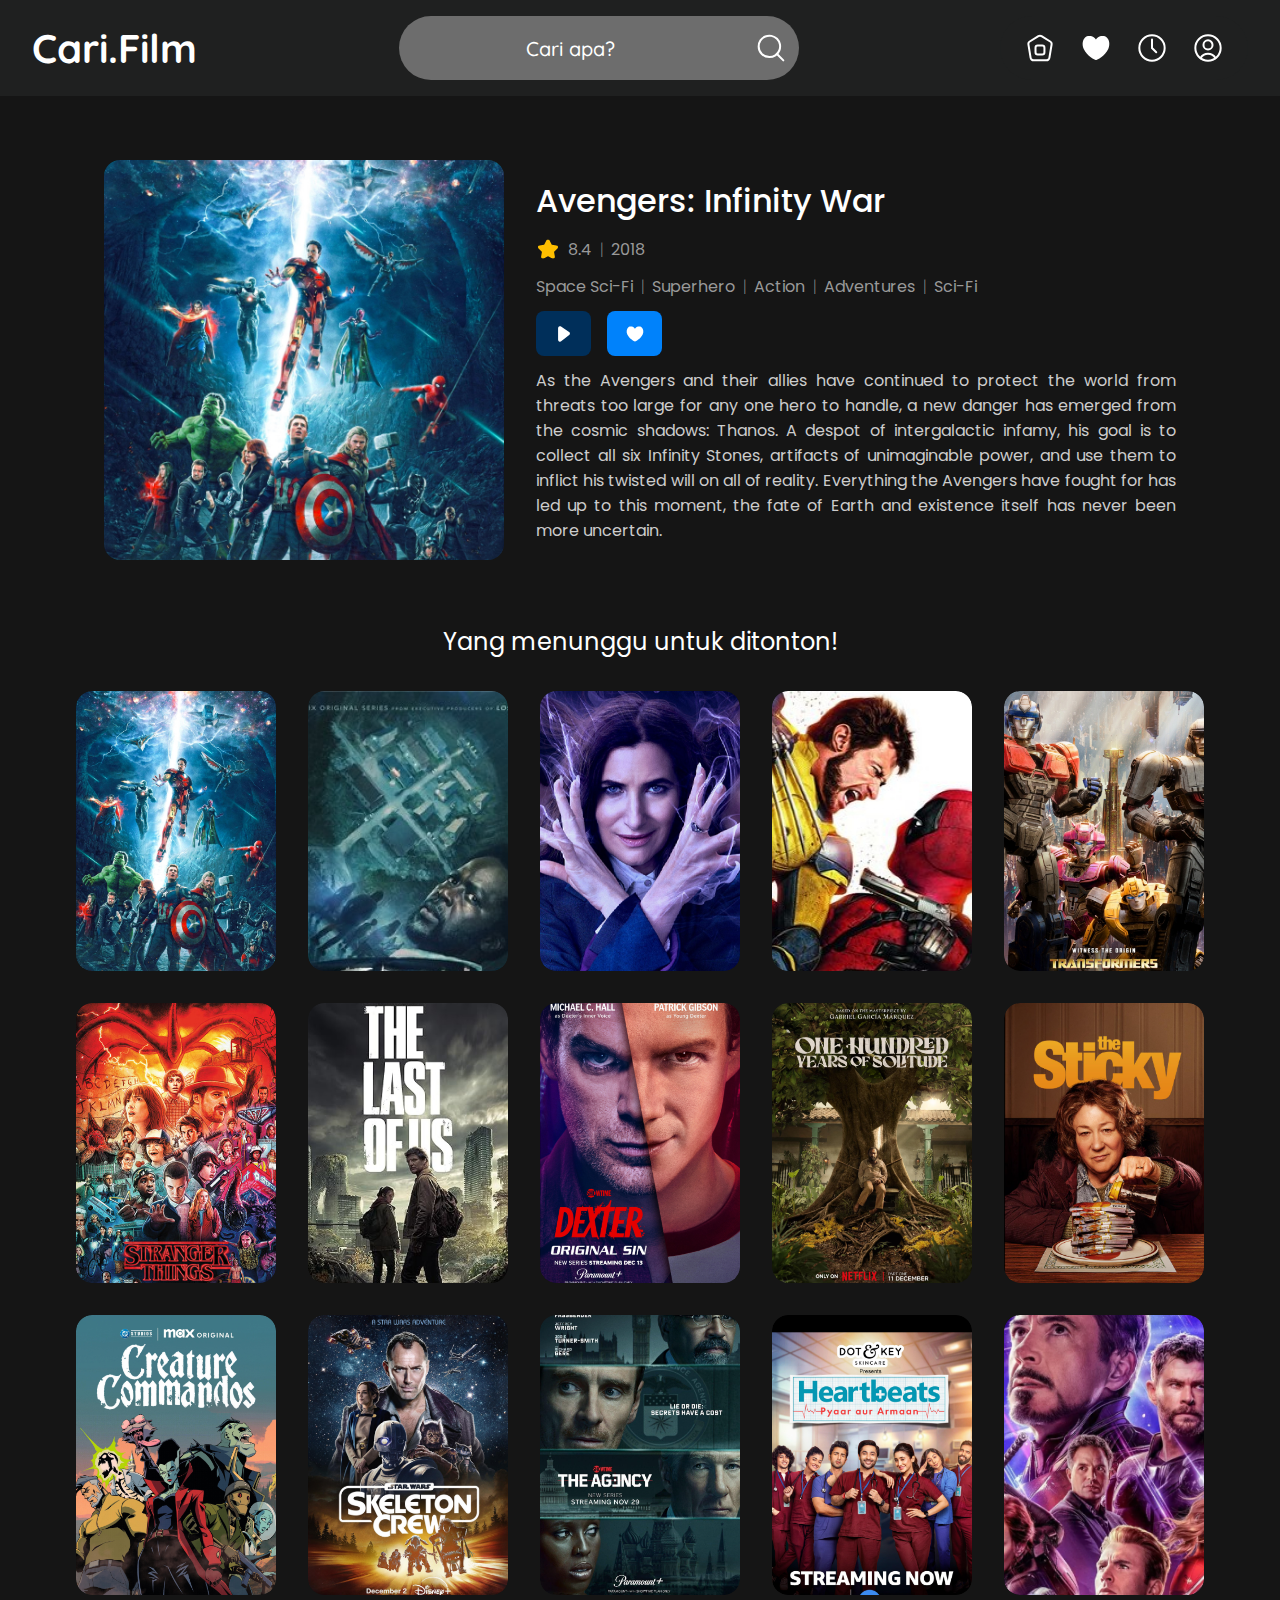
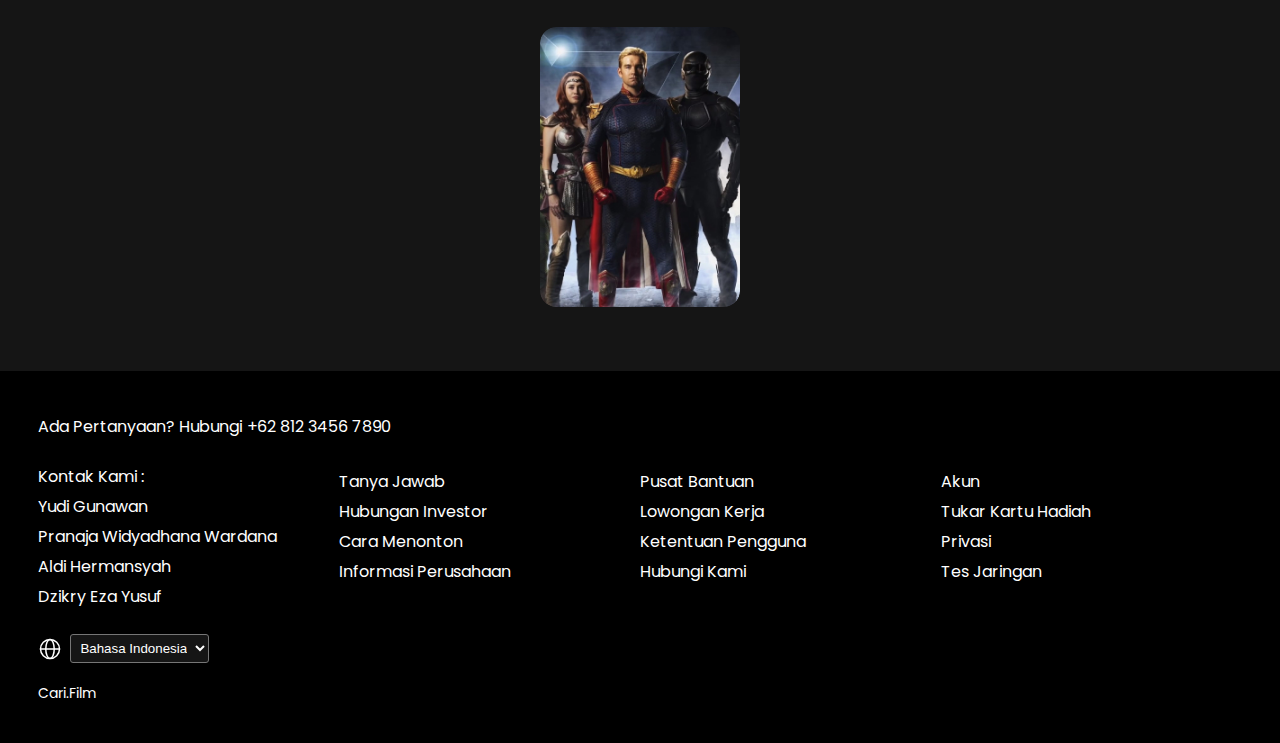
==== src/html/favorite.html @ 532577dd "Add files via upload" ====
<!DOCTYPE html>
<html lang="en">

<head>
    <meta charset="UTF-8">
    <meta name="viewport" content="width=device-width, initial-scale=1.0">
    <title>Favorite | CariFilm</title>
    <link rel="stylesheet" href="../css/favorite.css">
</head>

<body>
    <header>
        <div class="logo">Cari.Film</div>
        <div class="search">
            <div class="hint">Cari apa?</div>
            <div class="find">
                <svg width="32" height="32" viewBox="0 0 24 24" fill="none" xmlns="http://www.w3.org/2000/svg">
                    <path
                        d="M10.7828 18.8276C12.3741 18.8298 13.9302 18.3601 15.2544 17.4781C16.5785 16.596 17.6112 15.3413 18.2216 13.8726C18.832 12.4039 18.9929 10.7872 18.6837 9.2271C18.3746 7.66702 17.6093 6.23364 16.4849 5.10831C15.3604 3.98299 13.9272 3.2163 12.3666 2.90525C10.8061 2.5942 9.18823 2.75277 7.71786 3.3609C6.24748 3.96902 4.99062 4.99937 4.10632 6.32158C3.22202 7.64379 2.75 9.19844 2.75 10.7888C2.75 12.919 3.59596 14.9621 5.10209 16.4693C6.60821 17.9766 8.65135 18.8248 10.7828 18.8276Z"
                        stroke="currentColor" stroke-width="1.5" stroke-linecap="round" stroke-linejoin="round" />
                    <path d="M16.4883 16.491L21.25 21.25" stroke="currentColor" stroke-width="1.5"
                        stroke-linecap="round" stroke-linejoin="round" />
                </svg>
            </div>
        </div>

        <div class="tabbar">
            <div class="icon-container"><!-- home -->
                <svg class="icon-hover" width="32" height="32" viewBox="0 0 24 24" fill="none"
                    xmlns="http://www.w3.org/2000/svg">
                    <path
                        d="M21.1763 7.7549C20.9276 7.22678 20.5272 6.78468 20.0263 6.48491L13.5563 2.48491C13.0818 2.19089 12.5346 2.03511 11.9763 2.03511C11.4181 2.03511 10.8709 2.19089 10.3963 2.48491L3.90631 6.48491C3.41313 6.79411 3.02322 7.24318 2.78632 7.77489C2.54581 8.30709 2.4659 8.89792 2.55634 9.4749L4.22632 19.4749C4.34575 20.1674 4.70452 20.796 5.23999 21.251C5.77546 21.7061 6.45363 21.9587 7.15631 21.9649H16.7863C17.5133 21.9663 18.2189 21.7193 18.7863 21.2649C19.3195 20.8042 19.6736 20.1705 19.7863 19.4749L21.4564 9.4149C21.5292 8.84605 21.4318 8.26837 21.1763 7.7549ZM15.1763 14.8349C15.1763 15.3441 14.974 15.8325 14.614 16.1926C14.2539 16.5526 13.7656 16.7549 13.2563 16.7549H10.5863C10.0771 16.7549 9.58877 16.5526 9.2287 16.1926C8.86863 15.8325 8.66632 15.3441 8.66632 14.8349V12.1649C8.66632 11.6557 8.86863 11.1673 9.2287 10.8073C9.58877 10.4472 10.0771 10.2449 10.5863 10.2449H13.2563C13.7656 10.2449 14.2539 10.4472 14.614 10.8073C14.974 11.1673 15.1763 11.6557 15.1763 12.1649V14.8349Z"
                        fill="currentColor" />
                </svg>
                <!-- <svg class="icon-default" width="32" height="32" viewBox="0 0 24 24" fill="none"
                    xmlns="http://www.w3.org/2000/svg">
                    <path
                        d="M21.1763 7.7549C20.9276 7.22678 20.5272 6.78468 20.0263 6.48491L13.5563 2.48491C13.0818 2.19089 12.5346 2.03511 11.9763 2.03511C11.4181 2.03511 10.8709 2.19089 10.3963 2.48491L3.90631 6.48491C3.41313 6.79411 3.02322 7.24318 2.78632 7.77489C2.54581 8.30709 2.4659 8.89792 2.55634 9.4749L4.22632 19.4749C4.34575 20.1674 4.70452 20.796 5.23999 21.251C5.77546 21.7061 6.45363 21.9587 7.15631 21.9649H16.7863C17.5133 21.9663 18.2189 21.7193 18.7863 21.2649C19.3195 20.8042 19.6736 20.1705 19.7863 19.4749L21.4564 9.4149C21.5292 8.84605 21.4318 8.26837 21.1763 7.7549ZM15.1763 14.8349C15.1763 15.3441 14.974 15.8325 14.614 16.1926C14.2539 16.5526 13.7656 16.7549 13.2563 16.7549H10.5863C10.0771 16.7549 9.58877 16.5526 9.2287 16.1926C8.86863 15.8325 8.66632 15.3441 8.66632 14.8349V12.1649C8.66632 11.6557 8.86863 11.1673 9.2287 10.8073C9.58877 10.4472 10.0771 10.2449 10.5863 10.2449H13.2563C13.7656 10.2449 14.2539 10.4472 14.614 10.8073C14.974 11.1673 15.1763 11.6557 15.1763 12.1649V14.8349Z"
                        fill="currentColor" />
                </svg> -->
                <svg class="icon-default" width="32" height="32" viewBox="0 0 24 24" fill="none"
                    xmlns="http://www.w3.org/2000/svg">
                    <path
                        d="M19.6432 7.11615L13.162 3.08912C12.8074 2.86751 12.3977 2.75 11.9796 2.75C11.5614 2.75 11.1517 2.86751 10.7971 3.08912L4.31595 7.11615C3.94743 7.34834 3.65494 7.68332 3.47456 8.07978C3.29417 8.47623 3.23378 8.91682 3.30082 9.34719L4.9741 19.3869C5.06203 19.9128 5.33538 20.3898 5.74464 20.7315C6.1539 21.0732 6.67202 21.2571 7.20514 21.2498H16.7986C17.3317 21.2571 17.8499 21.0732 18.2591 20.7315C18.6684 20.3898 18.9417 19.9128 19.0297 19.3869L20.7029 9.34719C20.7656 8.91228 20.6985 8.46855 20.51 8.07164C20.3214 7.67474 20.0199 7.34234 19.6432 7.11615Z"
                        stroke="currentColor" stroke-width="1.5" stroke-linecap="round" stroke-linejoin="round" />
                    <path
                        d="M13.6528 10.1392H10.3063C9.38215 10.1392 8.633 10.8884 8.633 11.8125V15.1591C8.633 16.0832 9.38215 16.8323 10.3063 16.8323H13.6528C14.577 16.8323 15.3261 16.0832 15.3261 15.1591V11.8125C15.3261 10.8884 14.577 10.1392 13.6528 10.1392Z"
                        stroke="currentColor" stroke-width="1.5" stroke-linecap="round" stroke-linejoin="round" />
                </svg>
            </div>
            <div class="icon-container"><!-- favorite -->
                <svg class="icon-hover" width="32" height="32" viewBox="0 0 24 24" fill="none"
                    xmlns="http://www.w3.org/2000/svg">
                    <path
                        d="M21.19 12.6832C18.69 18.0932 12.57 20.8832 12.31 21.0032C12.2116 21.0434 12.1062 21.0638 12 21.0632C11.8938 21.0628 11.7886 21.0424 11.69 21.0032C11.44 20.8832 5.30996 18.0932 2.80996 12.6832C1.25996 9.31324 2.11996 5.68324 3.80996 4.12324C4.40192 3.61597 5.10576 3.2563 5.86367 3.07377C6.62158 2.89125 7.41194 2.89108 8.16994 3.07325C9.72094 3.42582 11.0755 4.36465 11.95 5.69325C12.8261 4.3618 14.1848 3.42248 15.7399 3.07325C16.4979 2.89108 17.2883 2.89125 18.0462 3.07377C18.8041 3.2563 19.508 3.61597 20.0999 4.12324C21.8799 5.68324 22.75 9.31324 21.19 12.6832Z"
                        fill="currentColor" />
                </svg>
                <svg class="icon-default" width="32" height="32" viewBox="0 0 24 24" fill="none"
                    xmlns="http://www.w3.org/2000/svg">
                    <path
                        d="M21.19 12.6832C18.69 18.0932 12.57 20.8832 12.31 21.0032C12.2116 21.0434 12.1062 21.0638 12 21.0632C11.8938 21.0628 11.7886 21.0424 11.69 21.0032C11.44 20.8832 5.30996 18.0932 2.80996 12.6832C1.25996 9.31324 2.11996 5.68324 3.80996 4.12324C4.40192 3.61597 5.10576 3.2563 5.86367 3.07377C6.62158 2.89125 7.41194 2.89108 8.16994 3.07325C9.72094 3.42582 11.0755 4.36465 11.95 5.69325C12.8261 4.3618 14.1848 3.42248 15.7399 3.07325C16.4979 2.89108 17.2883 2.89125 18.0462 3.07377C18.8041 3.2563 19.508 3.61597 20.0999 4.12324C21.8799 5.68324 22.75 9.31324 21.19 12.6832Z"
                        fill="currentColor" />
                </svg>
                <!-- <svg class="icon-hover" width="32" height="32" viewBox="0 0 24 24" fill="none"
                    xmlns="http://www.w3.org/2000/svg">
                    <path
                        d="M12 7.2294C10.2671 3.30561 6.23596 2.95683 4.35874 4.66804C2.83049 6.04137 2.09645 9.33298 3.49233 12.363C5.89902 17.573 12 20.3087 12 20.3087C12 20.3087 18.101 17.573 20.5076 12.363C21.9036 9.33298 21.1695 6.04137 19.6413 4.66804C17.764 2.95683 13.7328 3.30561 12 7.2294Z"
                        stroke="currentColor" stroke-width="1.5" stroke-linecap="round" stroke-linejoin="round" />
                </svg> -->
            </div>
            <div class="icon-container"><!-- history -->
                <svg class="icon-hover" width="32" height="32" viewBox="0 0 24 24" fill="none"
                    xmlns="http://www.w3.org/2000/svg">
                    <path
                        d="M12 1.75C9.97276 1.75 7.99104 2.35115 6.30544 3.47743C4.61983 4.60372 3.30609 6.20456 2.53029 8.0775C1.75449 9.95044 1.55142 12.0114 1.94692 13.9997C2.34242 15.988 3.31873 17.8144 4.75221 19.2478C6.1857 20.6813 8.01208 21.6575 10.0004 22.053C11.9887 22.4485 14.0496 22.2456 15.9225 21.4698C17.7954 20.694 19.3963 19.3802 20.5226 17.6946C21.6489 16.009 22.25 14.0273 22.25 12C22.2474 9.28234 21.1666 6.67676 19.2449 4.75508C17.3232 2.83341 14.7177 1.75265 12 1.75ZM15.88 15.88C15.7874 15.9745 15.6769 16.0497 15.5551 16.1012C15.4332 16.1526 15.3024 16.1794 15.1701 16.18C14.9063 16.1762 14.6546 16.0684 14.47 15.88L11.01 12.42V5.67999C11.01 5.41478 11.1153 5.16042 11.3029 4.97289C11.4904 4.78535 11.7448 4.67999 12.01 4.67999C12.2752 4.67999 12.5296 4.78535 12.7172 4.97289C12.9047 5.16042 13.01 5.41478 13.01 5.67999V11.6L15.88 14.47C16.0663 14.6574 16.1708 14.9108 16.1708 15.175C16.1708 15.4392 16.0663 15.6926 15.88 15.88Z"
                        fill="currentColor" />
                </svg>
                <svg class="icon-default" width="32" height="32" viewBox="0 0 24 24" fill="none"
                    xmlns="http://www.w3.org/2000/svg">
                    <path d="M15.1719 15.1719L12.0053 12.0053V5.67194" stroke="currentColor" stroke-width="1.5"
                        stroke-miterlimit="10" stroke-linecap="round" />
                    <path
                        d="M12 21.5C17.2467 21.5 21.5 17.2467 21.5 12C21.5 6.7533 17.2467 2.5 12 2.5C6.7533 2.5 2.5 6.7533 2.5 12C2.5 17.2467 6.7533 21.5 12 21.5Z"
                        stroke="currentColor" stroke-width="1.5" stroke-linecap="round" stroke-linejoin="round" />
                </svg>
            </div>
            <div class="icon-container"><!-- account -->
                <svg class="icon-hover" width="32" height="32" viewBox="0 0 24 24" fill="none"
                    xmlns="http://www.w3.org/2000/svg">
                    <path
                        d="M11.9667 1.75195C9.81618 1.76239 7.72323 2.4468 5.98323 3.70856C4.24323 4.97032 2.94402 6.74571 2.26894 8.78424C1.59387 10.8228 1.57703 13.0215 2.22077 15.0701C2.86452 17.1187 4.13635 18.9138 5.85681 20.202C5.90685 20.2507 5.96434 20.2912 6.02709 20.322C7.7668 21.5741 9.85708 22.248 12.0017 22.248C14.1464 22.248 16.2367 21.5741 17.9764 20.322C18.0421 20.2869 18.1027 20.2432 18.1567 20.192C19.877 18.8994 21.1468 17.0996 21.7865 15.0471C22.4261 12.9945 22.4032 10.7931 21.721 8.7543C21.0389 6.71546 19.7319 4.94233 17.985 3.68573C16.2382 2.42913 14.1398 1.75265 11.9867 1.75195H11.9667ZM11.9667 5.51196C12.7921 5.50205 13.6018 5.73775 14.2926 6.18903C14.9834 6.6403 15.5239 7.28669 15.8454 8.04584C16.1668 8.80498 16.2545 9.64249 16.0974 10.4516C15.9403 11.2607 15.5454 12.0048 14.963 12.589C14.3807 13.1732 13.6374 13.5711 12.8277 13.7319C12.0181 13.8927 11.1788 13.8092 10.4169 13.492C9.65495 13.1748 9.00487 12.6383 8.54951 11.9508C8.09415 11.2634 7.85414 10.4561 7.86004 9.63196C7.86783 8.54512 8.30238 7.50471 9.07028 6.73431C9.83818 5.96392 10.8781 5.52503 11.9667 5.51196ZM16.5942 19.4319C15.2071 20.2944 13.6058 20.7515 11.9717 20.7515C10.3376 20.7515 8.73627 20.2944 7.34921 19.4319C6.918 19.1703 6.51226 18.869 6.13726 18.532C6.70519 17.7242 7.43513 17.0431 8.28074 16.532C9.39741 15.869 10.6725 15.5191 11.9717 15.5191C13.2709 15.5191 14.546 15.869 15.6627 16.532C16.5083 17.0431 17.2382 17.7242 17.8061 18.532C17.4311 18.869 17.0254 19.1703 16.5942 19.4319Z"
                        fill="currentColor" />
                </svg>
                <svg class="icon-default" width="32" height="32" viewBox="0 0 24 24" fill="none"
                    xmlns="http://www.w3.org/2000/svg">
                    <path
                        d="M12 21.5C17.2467 21.5 21.5 17.2467 21.5 12C21.5 6.7533 17.2467 2.5 12 2.5C6.7533 2.5 2.5 6.7533 2.5 12C2.5 17.2467 6.7533 21.5 12 21.5Z"
                        stroke="currentColor" stroke-width="1.5" stroke-linecap="round" stroke-linejoin="round" />
                    <path
                        d="M6.3739 19.6528C6.90736 18.6208 7.71438 17.7554 8.70668 17.1513C9.69897 16.5472 10.8383 16.2277 12 16.2277C13.1617 16.2277 14.301 16.5472 15.2933 17.1513C16.2857 17.7554 17.0926 18.6208 17.6261 19.6528"
                        stroke="currentColor" stroke-width="1.5" stroke-linecap="round" stroke-linejoin="round" />
                    <path
                        d="M12 13.0556C13.8772 13.0556 15.3989 11.5339 15.3989 9.6567C15.3989 7.77954 13.8772 6.25781 12 6.25781C10.1228 6.25781 8.60114 7.77954 8.60114 9.6567C8.60114 11.5339 10.1228 13.0556 12 13.0556Z"
                        stroke="currentColor" stroke-width="1.5" stroke-linecap="round" stroke-linejoin="round" />
                </svg>
            </div>
        </div>
    </header>

    <section>
        <div class="content">
            <div class="img">
                <img src="../image/infinity war.jpg" alt="">
            </div>
            <div class="text-detail">
                <div class="title-detail">Avengers: Infinity War</div>
                <div class="rate-detail">
                    <svg width="24" height="24" viewBox="0 0 24 24" fill="none" xmlns="http://www.w3.org/2000/svg">
                        <g clip-path="url(#clip0_1358_595)">
                            <path
                                d="M21.95 10.605C21.87 10.934 21.6964 11.2328 21.45 11.465L18.15 14.685C18.1166 14.7201 18.0895 14.7607 18.07 14.805C18.0603 14.8512 18.0603 14.8988 18.07 14.945L18.85 19.505C18.9151 19.8409 18.8804 20.1886 18.75 20.505C18.6296 20.8176 18.4168 21.0862 18.14 21.275C17.871 21.4735 17.5529 21.5945 17.22 21.625H17.09C16.7969 21.6256 16.5083 21.5535 16.25 21.415L12.15 19.275C12.1074 19.2504 12.0591 19.2375 12.01 19.2375C11.9608 19.2375 11.9126 19.2504 11.87 19.275L7.77 21.425C7.46245 21.586 7.11633 21.6587 6.77 21.635C6.43365 21.6063 6.11179 21.4852 5.84 21.285C5.56581 21.0892 5.354 20.8183 5.23 20.505C5.10347 20.1877 5.06881 19.8411 5.12999 19.505L5.91 14.955C5.92455 14.9095 5.92455 14.8605 5.91 14.815C5.89445 14.7709 5.8707 14.7302 5.84 14.695L2.54 11.455C2.30026 11.2232 2.13048 10.9287 2.05 10.605C1.95273 10.2788 1.95273 9.93128 2.05 9.60504C2.15993 9.28394 2.35793 9.0002 2.62139 8.78625C2.88486 8.5723 3.20317 8.43672 3.54 8.39502L8.04 7.73504C8.08483 7.73391 8.12762 7.71603 8.16 7.68499C8.19811 7.65579 8.22892 7.61815 8.25 7.57501L10.35 3.39502C10.4934 3.09519 10.7188 2.84212 11 2.66503C11.2136 2.53016 11.4533 2.44198 11.7034 2.40637C11.9535 2.37076 12.2083 2.38847 12.451 2.45837C12.6938 2.52827 12.919 2.64879 13.1118 2.81195C13.3047 2.9751 13.4608 3.17721 13.57 3.40502L15.65 7.565C15.6751 7.61118 15.7091 7.65195 15.75 7.68499C15.7864 7.71596 15.8322 7.73365 15.88 7.73504L20.45 8.39502C20.7822 8.44548 21.0939 8.58748 21.35 8.80505C21.6013 9.02205 21.791 9.30142 21.9 9.61505C22.0064 9.93435 22.0237 10.2766 21.95 10.605Z"
                                fill="#FFBF00" />
                        </g>
                        <defs>
                            <clipPath id="clip0_1358_595">
                                <rect width="20" height="19.21" fill="white" transform="translate(2 2.39502)" />
                            </clipPath>
                        </defs>
                    </svg>
                    <p>8.4</p>
                    <p class="thin">|</p>
                    <p>2018</p>
                </div>
                <div class="genre-detail">
                    <p>Space Sci-Fi</p>
                    <p class="thin">|</p>
                    <p>Superhero</p>
                    <p class="thin">|</p>
                    <p>Action</p>
                    <p class="thin">|</p>
                    <p>Adventures</p>
                    <p class="thin">|</p>
                    <p>Sci-Fi</p>
                </div>
                <div class="button-detail">
                    <div class="play">
                        <svg width="20" height="20" viewBox="0 0 24 24" fill="none" xmlns="http://www.w3.org/2000/svg">
                            <path
                                d="M19.1049 11.4462C19.1094 11.7909 19.0377 12.1324 18.8949 12.4462C18.7448 12.7775 18.5146 13.0662 18.2249 13.2862L8.57492 20.7962C8.2352 21.0552 7.83009 21.2145 7.40493 21.2562H7.17492C6.82718 21.2575 6.48421 21.1751 6.17492 21.0162C5.79914 20.8317 5.48113 20.5477 5.25546 20.195C5.02979 19.8424 4.90508 19.4347 4.89493 19.0162V5.01618C4.89285 4.60292 5.00724 4.19746 5.22494 3.84619C5.43562 3.49496 5.73739 3.20727 6.09829 3.01361C6.4592 2.81996 6.86578 2.72754 7.27493 2.74619C7.68722 2.7664 8.08709 2.89394 8.43493 3.11618L18.0949 9.55619C18.3891 9.76045 18.6348 10.0267 18.8149 10.3362C19.0055 10.6751 19.1053 11.0574 19.1049 11.4462Z"
                                fill="currentColor" />
                        </svg>
                    </div>
                    <div class="love">
                        <svg width="20" height="20" viewBox="0 0 24 24" fill="none" xmlns="http://www.w3.org/2000/svg">
                            <path
                                d="M21.19 12.6832C18.69 18.0932 12.57 20.8832 12.31 21.0032C12.2116 21.0434 12.1062 21.0638 12 21.0632C11.8938 21.0628 11.7886 21.0424 11.69 21.0032C11.44 20.8832 5.30996 18.0932 2.80996 12.6832C1.25996 9.31324 2.11996 5.68324 3.80996 4.12324C4.40192 3.61597 5.10576 3.2563 5.86367 3.07377C6.62158 2.89125 7.41194 2.89108 8.16994 3.07325C9.72094 3.42582 11.0755 4.36465 11.95 5.69325C12.8261 4.3618 14.1848 3.42248 15.7399 3.07325C16.4979 2.89108 17.2883 2.89125 18.0462 3.07377C18.8041 3.2563 19.508 3.61597 20.0999 4.12324C21.8799 5.68324 22.75 9.31324 21.19 12.6832Z"
                                fill="currentColor" />
                        </svg>
                    </div>
                </div>
                <div class="sinopsis-detail">
                    As the Avengers and their allies have continued to protect the world from threats too large for any
                    one hero to handle, a new danger has emerged from the cosmic shadows: Thanos. A despot of
                    intergalactic infamy, his goal is to collect all six Infinity Stones, artifacts of unimaginable
                    power, and use them to inflict his twisted will on all of reality. Everything the Avengers have
                    fought for has led up to this moment, the fate of Earth and existence itself has never been more
                    uncertain.
                </div>
            </div>
        </div>
    </section>

    <article>
        <div class="caption">Yang menunggu untuk ditonton!</div>
        <div class="img-love">
            <div class="image-container">
                <img src="../image/infinity war.jpg" alt="Avengers: Infinity War">
                <div class="overlay-text">Avengers: Infinity War</div>
            </div>
            <div class="image-container">
                <img src="../image/from.jpg" alt="From">
                <div class="overlay-text">From</div>
            </div>
            <div class="image-container">
                <img src="../image/agatha.jpg" alt="">
                <div class="overlay-text">Agatha All Along</div>
            </div>
            <div class="image-container">
                <img src="../image/deadpoll wolverine.jpg" alt="">
                <div class="overlay-text">Deadpoll & Wolverine</div>
            </div>
            <div class="image-container">
                <img src="../image/transformers one.jpg" alt="">
                <div class="overlay-text">Transformers One</div>
            </div>
            <div class="image-container">
                <img src="../image/stranger things.jpg" alt="">
                <div class="overlay-text">The Stranger Things</div>
            </div>
            <div class="image-container">
                <img src="../image/the last of us.jpg" alt="">
                <div class="overlay-text">The Last Of Us</div>
            </div>
            <div class="image-container">
                <img src="../image/dexter originial sin.png" alt="">
                <div class="overlay-text">Dexter: Original Sin</div>
            </div>
            <div class="image-container">
                <img src="../image/one hundred years of solitude.png" alt="">
                <div class="overlay-text">One Hundred Years of Solitude</div>
            </div>
            <div class="image-container">
                <img src="../image/the sticky.png" alt="">
                <div class="overlay-text">The Sticky</div>
            </div>
            <div class="image-container">
                <img src="../image/creature commandos.png" alt="">
                <div class="overlay-text">Creature Commandos</div>
            </div>
            <div class="image-container">
                <img src="../image/skeleton crew.png" alt="">
                <div class="overlay-text">Skeleton Crew</div>
            </div>
            <div class="image-container">
                <img src="../image/the agency.png" alt="">
                <div class="overlay-text">The Agency</div>
            </div>
            <div class="image-container">
                <img src="../image/heartbeats pyaar aur armaan.png" alt="">
                <div class="overlay-text">Heartbeats: Pyaar aur Armaan</div>
            </div>
            <div class="image-container">
                <img src="../image/endgame1.jpg" alt="">
                <div class="overlay-text">Avengers: Endgame</div>
            </div>
            <div class="image-container">
                <img src="../image/theboys1.jpg" alt="">
                <div class="overlay-text">The Boys: Season 2</div>
            </div>
        </div>
    </article>

    <footer>
        <div class="call">Ada Pertanyaan? Hubungi <a href="#">+62 812 3456 7890</a></div>
        <div class="footer-up">
            <div class="footer-column">
                <p>Kontak Kami :</p>
                <a href="https://www.instagram.com/gnwnn_21/">Yudi Gunawan</a>
                <a href="https://www.instagram.com/pran.naa/">Pranaja Widyadhana Wardana</a>
                <a href="https://www.instagram.com/reh.idla/">Aldi Hermansyah</a>
                <a href="https://www.instagram.com/ezaaysf_/">Dzikry Eza Yusuf</a>
            </div>
            <div class="footer-column">
                <a href="#">Tanya Jawab</a>
                <a href="#">Hubungan Investor</a>
                <a href="#">Cara Menonton</a>
                <a href="#">Informasi Perusahaan</a>
            </div>
            <div class="footer-column">
                <a href="#">Pusat Bantuan</a>
                <a href="#">Lowongan Kerja</a>
                <a href="#">Ketentuan Pengguna</a>
                <a href="#">Hubungi Kami</a>
            </div>
            <div class="footer-column">
                <a href="#">Akun</a>
                <a href="#">Tukar Kartu Hadiah</a>
                <a href="#">Privasi</a>
                <a href="https://www.speedtest.net/run">Tes Jaringan</a>
            </div>
        </div>
        <div class="footer-bottom">
            <div class="language-selector">
                <svg width="24" height="24" viewBox="0 0 24 24" fill="none" xmlns="http://www.w3.org/2000/svg">
                    <path
                        d="M12 21.5C17.2467 21.5 21.5 17.2467 21.5 12C21.5 6.75329 17.2467 2.5 12 2.5C6.75329 2.5 2.5 6.75329 2.5 12C2.5 17.2467 6.75329 21.5 12 21.5Z"
                        stroke="currentColor" stroke-width="1.5" stroke-linecap="round" stroke-linejoin="round" />
                    <path
                        d="M12 21.5C14.3319 21.5 16.2222 17.2467 16.2222 12C16.2222 6.75329 14.3319 2.5 12 2.5C9.66812 2.5 7.77776 6.75329 7.77776 12C7.77776 17.2467 9.66812 21.5 12 21.5Z"
                        stroke="currentColor" stroke-width="1.5" stroke-linecap="round" stroke-linejoin="round" />
                    <path d="M2.5 12H21.5" stroke="currentColor" stroke-width="1.5" stroke-linecap="round"
                        stroke-linejoin="round" />
                </svg>
                <select>
                    <option>Bahasa Indonesia</option>
                    <option>English</option>
                </select>
            </div>
            <div class="title-web">Cari.Film</div>
        </div>
    </footer>

    <div class="back-to-top" id="backToTop">
        <svg width="35" height="35" viewBox="0 0 24 24" fill="none" xmlns="http://www.w3.org/2000/svg">
            <path
                d="M10.8321 17.4931L6.3187 20.6781C5.9247 20.8997 5.47071 20.9911 5.02166 20.939C4.57263 20.8869 4.15158 20.6941 3.81874 20.3882C3.48592 20.0823 3.25836 19.679 3.16867 19.236C3.07896 18.7929 3.13169 18.3328 3.31931 17.9215L9.94654 4.03864C10.1187 3.6686 10.393 3.35544 10.7372 3.13601C11.0812 2.91657 11.4808 2.79999 11.889 2.79999C12.2971 2.79999 12.6968 2.91657 13.0409 3.13601C13.385 3.35544 13.6594 3.6686 13.8315 4.03864L20.6587 18.1216C20.8616 18.5392 20.9232 19.0115 20.8344 19.4673C20.7457 19.923 20.5112 20.3375 20.1664 20.6486C19.8215 20.9595 19.3851 21.15 18.9225 21.1915C18.4601 21.2328 17.9967 21.1229 17.6021 20.8782L12.8889 17.4931C12.5735 17.3206 12.2198 17.2301 11.8604 17.2301C11.501 17.2301 11.1474 17.3206 10.8321 17.4931Z"
                stroke="currentColor" stroke-width="1.5" stroke-linecap="round" stroke-linejoin="round" />
        </svg>
    </div>

    <script src="../js/fav.js"></script>
</body>

</html>
---- src/css/favorite.css ----
/* google font */
@import url('https://fonts.googleapis.com/css2?family=Poppins:ital,wght@0,100;0,200;0,300;0,400;0,500;0,600;0,700;0,800;0,900;1,100;1,200;1,300;1,400;1,500;1,600;1,700;1,800;1,900&family=Quicksand:wght@300..700&display=swap');
/* google font */

/* root */
:root {
    --font1: "Poppins", sans-serif;
    --font2: "Quicksand", sans-serif;;

    --color1: #ffffff;
    --color2: #FFBF00;
    --color3: #151515;
    --color4: #6D6D6D;
    --color5: #999999;
    --color6: #1f2020;
    --color7: #002F5A;
    --color8: #0082FB;
    --color9: #CCCCCC;
    --color10: #EFEFEF;

    --grey-25: rgba(153, 153, 153, 0.25);
    --white-25: rgba(255, 255, 255, 0.25);
}
/* root */

/* BASE */
* {
  box-sizing: border-box;
  padding: 0;
  margin: 0;
  scroll-behavior: smooth;
}

html {
  scroll-behavior: smooth;
}

body {
  display: flex;
  align-items: center;
  flex-direction: column;
  gap: 4rem;
  font-family: var(--font1);
  color: var(--color1);
  background-color: var(--color3);
}

a {
  text-decoration: none;
  color: var(--color3);
}
/* BASE */

header, nav, section, article {
    width: 100%;
    padding: 0 32px;
}
header, nav, .search, .tabbar, .hint, .find, .category, article .rate, footer, footer .call, footer .language-selector {
    display: flex;
    align-items: center;
}

header {
    height: 96px;
    justify-content: space-between;
    color: var(--color1);
    background-color: var(--color6);
}
header .logo {
    font-size: 2.5rem;
    font-family: var(--font2);
    font-weight: bold;
}
header .search {
    width: 400px;
    height: 64px;
    justify-content: space-between;
    font-size: 1.25rem;
    font-family: var(--font2);
    font-weight: 500;
    background-color: var(--color4);
    border-radius: 32px;
    -webkit-border-radius: 32px;
    -moz-border-radius: 32px;
    -ms-border-radius: 32px;
    -o-border-radius: 32px;
}
header .search .hint:hover, header .search .find:hover {
    background-color: var(--white-25);
}
.search .hint {
    width: 400px;
    height: 64px;
    justify-content: center;
    border-top-left-radius: 32px;
    border-bottom-left-radius: 32px;
}
.search .find {
    width: 64px;
    height: 64px;
    justify-content: center;
    border-top-right-radius: 32px;
    border-bottom-right-radius: 32px;
}
.tabbar {
    width: 248px;
    height: 64px;
    justify-content: space-between;
    padding: 16px 24px;
    background-color: var(--color6);
    border-radius: 32px;
    -webkit-border-radius: 32px;
    -moz-border-radius: 32px;
    -ms-border-radius: 32px;
    -o-border-radius: 32px;
}
.icon-container {
    display: flex;
    align-items: center;
    position: relative;
    width: 32px;
    height: 32px;
}
.icon-default {
    color: var(--color1);
    position: absolute;
    opacity: 1;
    transition: opacity 0.2s ease;
}
.icon-hover {
    color: var(--color5);
    position: absolute;opacity: 0;
    transition: opacity 0.2s ease;
    -webkit-transition: opacity 0.2s ease;
    -moz-transition: opacity 0.2s ease;
    -ms-transition: opacity 0.2s ease;
    -o-transition: opacity 0.2s ease;
}
.icon-container:hover .icon-default {
    opacity: 0;
}
.icon-container:hover .icon-hover {
    opacity: 1;
}

section .content {
    width: 100%;
    height: max-content;
    flex-direction: row;
    justify-content: center;
    align-items: center;
    gap: 2rem;
    /* background-color: violet; */
}
section .content .img img {
    width: 25rem;
    height: 25rem;
    justify-content: center;
    align-items: center;
    object-fit: cover;
    border-radius: 1rem;
    -webkit-border-radius: 1rem;
    -moz-border-radius: 1rem;
    -ms-border-radius: 1rem;
    -o-border-radius: 1rem;
}
article,
article .img-love,
section .content,
section .content .img,
.content .text-detail,
.content .rate-detail,
.content .genre-detail,
.content .button-detail,
.button-detail .play,
.button-detail .love {
    display: flex;
}
.content .text-detail {
    flex-direction: column;
    gap: 0.75rem;
}
.text-detail p {
    color: var(--color5);
}
.content .title-detail {
    font-weight: 500;
    font-size: 2rem;
}
.content .rate-detail {
    flex-direction: row;
    gap: 0.5rem;
}
.text-detail .thin {
    font-weight: 200;
}
.text-detail .genre-detail {
    flex-direction: row;
    gap: 0.5rem;
}
.text-detail .button-detail {
    flex-direction: row;
    gap: 1rem;
}
.button-detail .play {
    width: 55px;
    height: 45px;
    justify-content: center;
    align-items: center;
    background-color: var(--color7);
    border-radius: 0.5rem;
    -webkit-border-radius: 0.5rem;
    -moz-border-radius: 0.5rem;
    -ms-border-radius: 0.5rem;
    -o-border-radius: 0.5rem;
}
.button-detail .love {
    width: 55px;
    height: 45px;
    justify-content: center;
    align-items: center;
    background-color: var(--color8);
    border-radius: 0.5rem;
    -webkit-border-radius: 0.5rem;
    -moz-border-radius: 0.5rem;
    -ms-border-radius: 0.5rem;
    -o-border-radius: 0.5rem;
}
/* fungsi hover */
.button-detail .play, .button-detail .love {
    transition: transform 0.3s ease-in-out;
}
.button-detail .play:hover {
    background-color: var(--color8);
    transform: scale(1.1);
    -webkit-transform: scale(1.1);
    -moz-transform: scale(1.1);
    -ms-transform: scale(1.1);
    -o-transform: scale(1.1);
}
.button-detail .love:hover {
    background-color: var(--color7);
    transform: scale(1.1);
    -webkit-transform: scale(1.1);
    -moz-transform: scale(1.1);
    -ms-transform: scale(1.1);
    -o-transform: scale(1.1);
}
/* fungsi hover */
.text-detail .sinopsis-detail {
    width: 40rem;
    text-align: justify;
    color: var(--color9);
    /* background-color: #0082FB; */
}
article {
    width: 100%;
    flex-direction: column;
    justify-content: center;
    align-items: center;
    gap: 2rem;
}
article .caption {
    font-size: 1.5rem;
}
article .img-love {
    flex-wrap: wrap;
    justify-content: center;
    align-items: center;
    gap: 2rem;
}
article img {
    width: 200px;
    height: 280px;
    object-fit: cover;
    border-radius: 1rem;
    -webkit-border-radius: 1rem;
    -moz-border-radius: 1rem;
    -ms-border-radius: 1rem;
    -o-border-radius: 1rem;
}

/* ========== */
.image-container {
    position: relative;
    display: inline-block;
    overflow: hidden;
    width: auto;
    height: auto;
    border-radius: 1rem;
    -webkit-border-radius: 1rem;
    -moz-border-radius: 1rem;
    -ms-border-radius: 1rem;
    -o-border-radius: 1rem;
}

.image-container img {
    display: block;
    width: 200px;
    height: 280px;
    transition: transform 0.3s ease, filter 0.3s ease; /* Animasi membesar dan efek gelap */
}

.image-container .overlay-text {
    position: absolute;
    top: 50%;
    left: 50%;
    transform: translate(-50%, -50%);
    color: white;
    font-size: 1rem;
    font-weight: bold;
    text-align: center;
    opacity: 0; /* Teks tersembunyi default */
    transition: opacity 0.3s ease; /* Animasi muncul teks */
    pointer-events: none; /* Hindari teks dapat diklik */
}

.image-container:hover img {
    transform: scale(1.1);
    filter: brightness(20%);
    -webkit-filter: brightness(20%);
}

.image-container:hover .overlay-text {
    opacity: 1; /* Tampilkan teks saat hover */
}
/* ========== */

footer {
    width: 100%;
    padding: 3%;
    flex-direction: column;
    font-family: var(--font1);
    color: white;
    background-color: black;
}
footer a {
    color: #ffffff;
    text-decoration: none;
    margin: 5px 0;
    display: block;
}
footer a:hover {
    text-decoration: underline;
}
footer .call {
    width: 100%;
    margin-bottom: 20px;
    gap: 5px;
}
footer .footer-up {
    width: 100%;
    display: flex;
    justify-content: space-between;
    flex-wrap: wrap;
}
.footer-column {
    flex: 1;
    min-width: 150px;
}
.footer-bottom {
    width: 100%;
    display: flex;
    flex-direction: column;
    gap: 20px;
    margin-top: 20px;
    font-size: 14px;
}
footer .language-selector {
    gap: 8px;
}
footer .language-selector select {
    padding: 5px;
    border-radius: 3px;
    color: var(--color1);
    background-color: var(--color3);
}

/* back to top */
.back-to-top {
    position: fixed;
    bottom: 50px;
    right: 50px;
    width: 50px;
    height: 50px;
    background-color: var(--color6);
    border-radius: 50%;
    box-shadow: 0 4px 6px var(--color3);
    display: flex;
    align-items: center;
    justify-content: center;
    cursor: pointer;
    z-index: 1000;
    opacity: 0;
    visibility: hidden;
    transition: opacity 0.3s, visibility 0.3s, transform 0.3s ease-in-out;
    -webkit-transition: opacity 0.3s, visibility 0.3s, transform 0.3s ease-in-out;
    -moz-transition: opacity 0.3s, visibility 0.3s, transform 0.3s ease-in-out;
    -ms-transition: opacity 0.3s, visibility 0.3s, transform 0.3s ease-in-out;
    -o-transition: opacity 0.3s, visibility 0.3s, transform 0.3s ease-in-out;
}

.back-to-top:hover {
    transform: scale(1.1);
}
.back-to-top.show {
    opacity: 1;
    visibility: visible;
}
/* back to top */
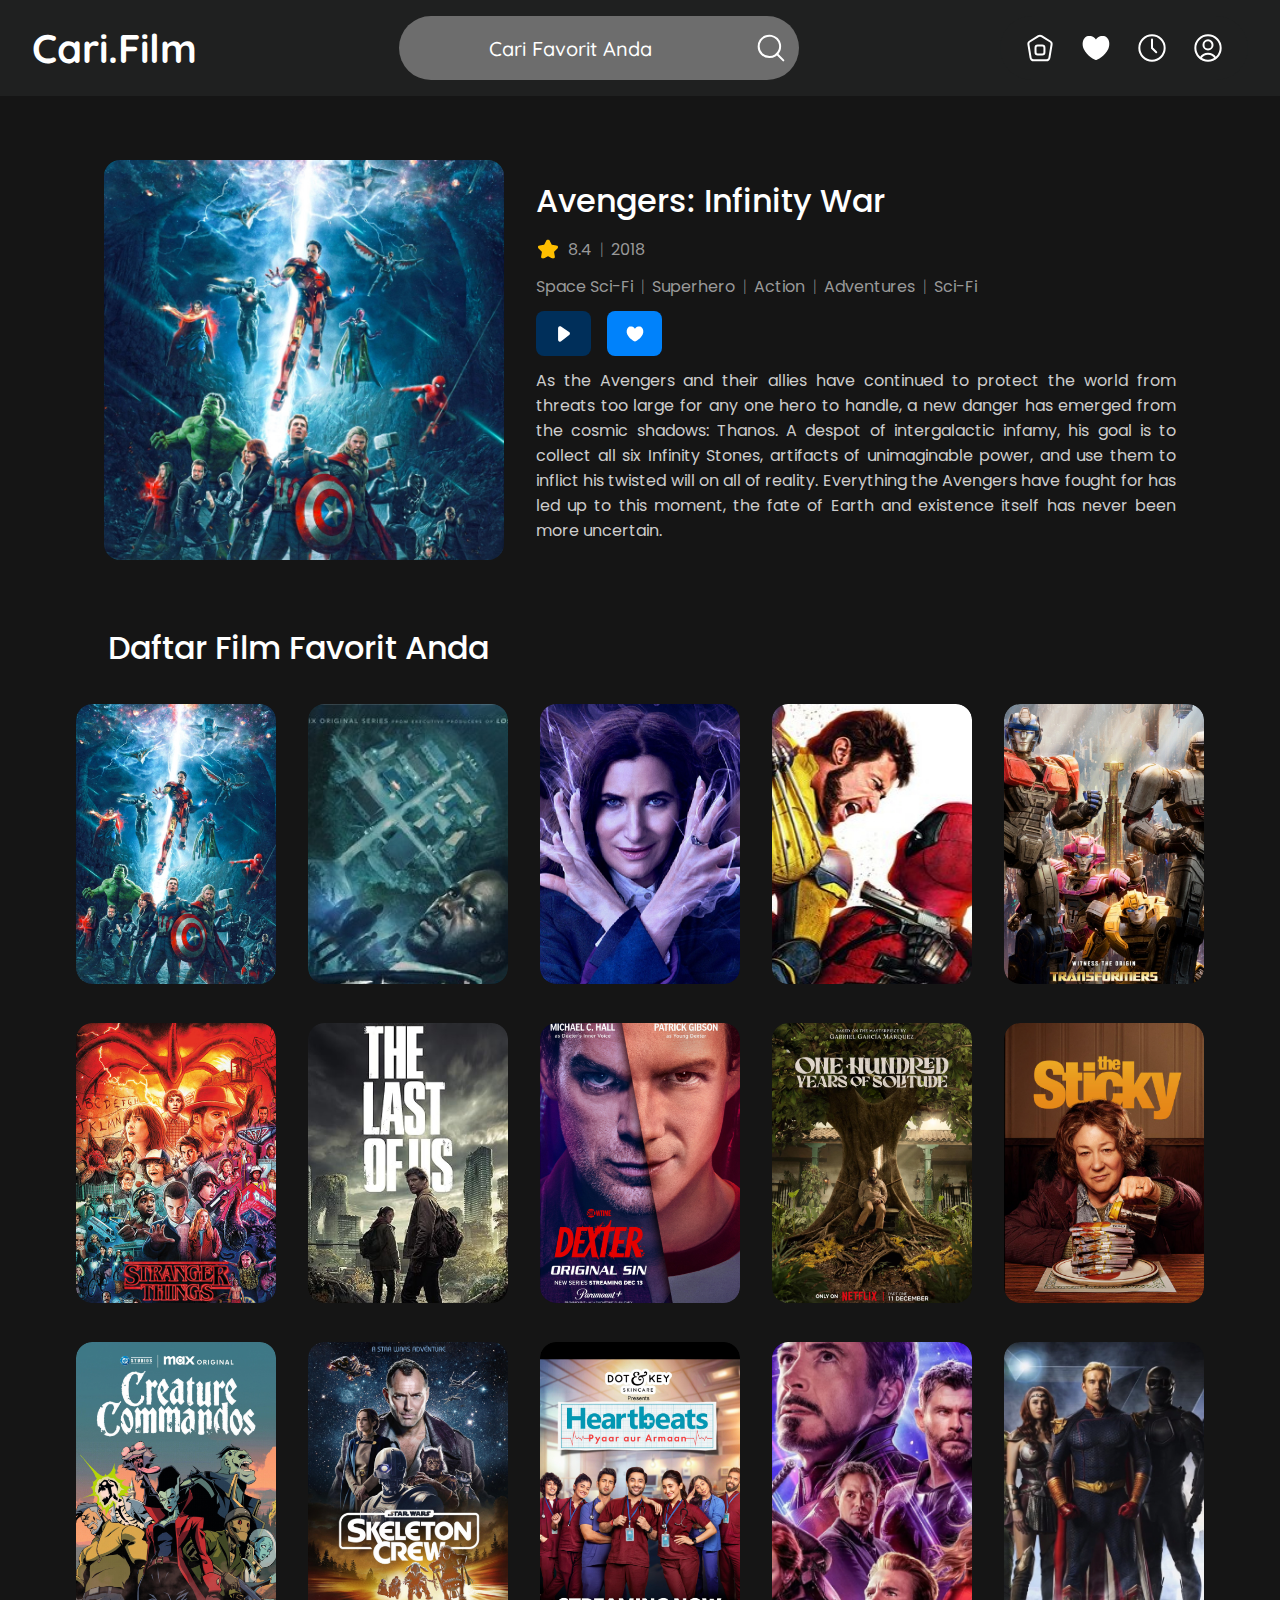
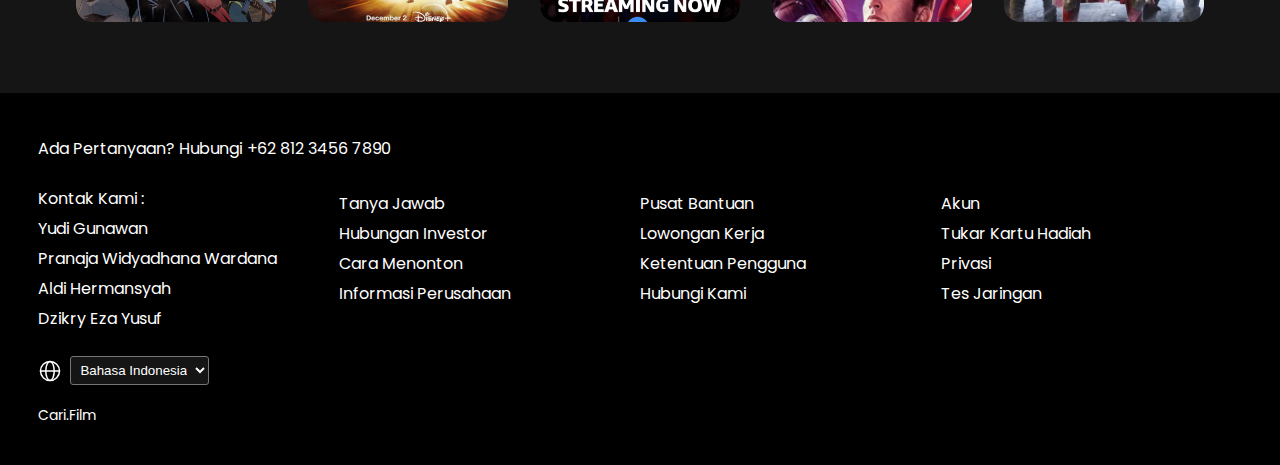
==== commit 55ea2b62: "Add files via upload" ====
--- a/src/html/favorite.html
+++ b/src/html/favorite.html
@@ -12,7 +12,7 @@
     <header>
         <div class="logo">Cari.Film</div>
         <div class="search">
-            <div class="hint">Cari apa?</div>
+            <div class="hint">Cari Favorit Anda</div>
             <div class="find">
                 <svg width="32" height="32" viewBox="0 0 24 24" fill="none" xmlns="http://www.w3.org/2000/svg">
                     <path
@@ -143,13 +143,17 @@
                     <p>Sci-Fi</p>
                 </div>
                 <div class="button-detail">
-                    <div class="play">
-                        <svg width="20" height="20" viewBox="0 0 24 24" fill="none" xmlns="http://www.w3.org/2000/svg">
-                            <path
-                                d="M19.1049 11.4462C19.1094 11.7909 19.0377 12.1324 18.8949 12.4462C18.7448 12.7775 18.5146 13.0662 18.2249 13.2862L8.57492 20.7962C8.2352 21.0552 7.83009 21.2145 7.40493 21.2562H7.17492C6.82718 21.2575 6.48421 21.1751 6.17492 21.0162C5.79914 20.8317 5.48113 20.5477 5.25546 20.195C5.02979 19.8424 4.90508 19.4347 4.89493 19.0162V5.01618C4.89285 4.60292 5.00724 4.19746 5.22494 3.84619C5.43562 3.49496 5.73739 3.20727 6.09829 3.01361C6.4592 2.81996 6.86578 2.72754 7.27493 2.74619C7.68722 2.7664 8.08709 2.89394 8.43493 3.11618L18.0949 9.55619C18.3891 9.76045 18.6348 10.0267 18.8149 10.3362C19.0055 10.6751 19.1053 11.0574 19.1049 11.4462Z"
-                                fill="currentColor" />
-                        </svg>
-                    </div>
+                    <a href="https://youtu.be/6ZfuNTqbHE8?si=0EgEnVCqLjGuZVrs" target="_blank"
+                        rel="noopener noreferrer">
+                        <div class="play">
+                            <svg width="20" height="20" viewBox="0 0 24 24" fill="none"
+                                xmlns="http://www.w3.org/2000/svg">
+                                <path
+                                    d="M19.1049 11.4462C19.1094 11.7909 19.0377 12.1324 18.8949 12.4462C18.7448 12.7775 18.5146 13.0662 18.2249 13.2862L8.57492 20.7962C8.2352 21.0552 7.83009 21.2145 7.40493 21.2562H7.17492C6.82718 21.2575 6.48421 21.1751 6.17492 21.0162C5.79914 20.8317 5.48113 20.5477 5.25546 20.195C5.02979 19.8424 4.90508 19.4347 4.89493 19.0162V5.01618C4.89285 4.60292 5.00724 4.19746 5.22494 3.84619C5.43562 3.49496 5.73739 3.20727 6.09829 3.01361C6.4592 2.81996 6.86578 2.72754 7.27493 2.74619C7.68722 2.7664 8.08709 2.89394 8.43493 3.11618L18.0949 9.55619C18.3891 9.76045 18.6348 10.0267 18.8149 10.3362C19.0055 10.6751 19.1053 11.0574 19.1049 11.4462Z"
+                                    fill="currentColor" />
+                            </svg>
+                        </div>
+                    </a>
                     <div class="love">
                         <svg width="20" height="20" viewBox="0 0 24 24" fill="none" xmlns="http://www.w3.org/2000/svg">
                             <path
@@ -171,72 +175,98 @@
     </section>
 
     <article>
-        <div class="caption">Yang menunggu untuk ditonton!</div>
+        <div class="caption">Daftar Film Favorit Anda</div>
         <div class="img-love">
-            <div class="image-container">
-                <img src="../image/infinity war.jpg" alt="Avengers: Infinity War">
-                <div class="overlay-text">Avengers: Infinity War</div>
-            </div>
-            <div class="image-container">
-                <img src="../image/from.jpg" alt="From">
-                <div class="overlay-text">From</div>
-            </div>
-            <div class="image-container">
-                <img src="../image/agatha.jpg" alt="">
-                <div class="overlay-text">Agatha All Along</div>
-            </div>
-            <div class="image-container">
-                <img src="../image/deadpoll wolverine.jpg" alt="">
-                <div class="overlay-text">Deadpoll & Wolverine</div>
-            </div>
-            <div class="image-container">
-                <img src="../image/transformers one.jpg" alt="">
-                <div class="overlay-text">Transformers One</div>
-            </div>
-            <div class="image-container">
-                <img src="../image/stranger things.jpg" alt="">
-                <div class="overlay-text">The Stranger Things</div>
-            </div>
-            <div class="image-container">
-                <img src="../image/the last of us.jpg" alt="">
-                <div class="overlay-text">The Last Of Us</div>
-            </div>
-            <div class="image-container">
-                <img src="../image/dexter originial sin.png" alt="">
-                <div class="overlay-text">Dexter: Original Sin</div>
-            </div>
-            <div class="image-container">
-                <img src="../image/one hundred years of solitude.png" alt="">
-                <div class="overlay-text">One Hundred Years of Solitude</div>
-            </div>
-            <div class="image-container">
-                <img src="../image/the sticky.png" alt="">
-                <div class="overlay-text">The Sticky</div>
-            </div>
-            <div class="image-container">
-                <img src="../image/creature commandos.png" alt="">
-                <div class="overlay-text">Creature Commandos</div>
-            </div>
-            <div class="image-container">
-                <img src="../image/skeleton crew.png" alt="">
-                <div class="overlay-text">Skeleton Crew</div>
-            </div>
-            <div class="image-container">
-                <img src="../image/the agency.png" alt="">
-                <div class="overlay-text">The Agency</div>
-            </div>
-            <div class="image-container">
-                <img src="../image/heartbeats pyaar aur armaan.png" alt="">
-                <div class="overlay-text">Heartbeats: Pyaar aur Armaan</div>
-            </div>
-            <div class="image-container">
-                <img src="../image/endgame1.jpg" alt="">
-                <div class="overlay-text">Avengers: Endgame</div>
-            </div>
-            <div class="image-container">
-                <img src="../image/theboys1.jpg" alt="">
-                <div class="overlay-text">The Boys: Season 2</div>
-            </div>
+            <a href="https://youtu.be/6ZfuNTqbHE8?si=0EgEnVCqLjGuZVrs" target="_blank" rel="noopener noreferrer">
+                <div class="image-container">
+                    <img src="../image/infinity war.jpg" alt="Avengers: Infinity War">
+                    <div class="overlay-text">Avengers: Infinity War</div>
+                </div>
+            </a>
+            <a href="https://youtu.be/pDHqAj4eJcM?si=-S5uWHXTGo3wW6xu" target="_blank" rel="noopener noreferrer">
+                <div class="image-container">
+                    <img src="../image/from.jpg" alt="From">
+                    <div class="overlay-text">From</div>
+                </div>
+            </a>
+            <a href="https://youtu.be/R9pXbNz6Vbw?si=s5X2asKwUp9QxNS3" target="_blank" rel="noopener noreferrer">
+                <div class="image-container">
+                    <img src="../image/agatha.jpg" alt="">
+                    <div class="overlay-text">Agatha All Along</div>
+                </div>
+            </a>
+            <a href="https://youtu.be/73_1biulkYk?si=72KC7uO-e9wFo-51" target="_blank" rel="noopener noreferrer">
+                <div class="image-container">
+                    <img src="../image/deadpoll wolverine.jpg" alt="">
+                    <div class="overlay-text">Deadpoll & Wolverine</div>
+                </div>
+            </a>
+            <a href="https://youtu.be/0rmJXXKDrsM?si=Il8LjmQApudyfizr" target="_blank" rel="noopener noreferrer">
+                <div class="image-container">
+                    <img src="../image/transformers one.jpg" alt="">
+                    <div class="overlay-text">Transformers One</div>
+                </div>
+            </a>
+            <a href="https://youtu.be/b9EkMc79ZSU?si=HZPnIoSRmHC4NmuD" target="_blank" rel="noopener noreferrer">
+                <div class="image-container">
+                    <img src="../image/stranger things.jpg" alt="">
+                    <div class="overlay-text">The Stranger Things</div>
+                </div>
+            </a>
+            <a href="https://youtu.be/uLtkt8BonwM?si=gq0-0yQS3rCfcSNO" target="_blank" rel="noopener noreferrer">
+                <div class="image-container">
+                    <img src="../image/the last of us.jpg" alt="">
+                    <div class="overlay-text">The Last Of Us</div>
+                </div>
+            </a>
+            <a href="https://youtu.be/Bw8ZdQpVtdU?si=PArxqpdWNIX1Ca00" target="_blank" rel="noopener noreferrer">
+                <div class="image-container">
+                    <img src="../image/dexter originial sin.png" alt="">
+                    <div class="overlay-text">Dexter: Original Sin</div>
+                </div>
+            </a>
+            <a href="https://youtu.be/4oQeQR1DEjw?si=IS-Xf65Ii5AeyAxg" target="_blank" rel="noopener noreferrer">
+                <div class="image-container">
+                    <img src="../image/one hundred years of solitude.png" alt="">
+                    <div class="overlay-text">One Hundred Years of Solitude</div>
+                </div>
+            </a>
+            <a href="https://youtu.be/hvjIKMb5oSc?si=gyOybXRyZ7nguIbe" target="_blank" rel="noopener noreferrer">
+                <div class="image-container">
+                    <img src="../image/the sticky.png" alt="">
+                    <div class="overlay-text">The Sticky</div>
+                </div>
+            </a>
+            <a href="https://youtu.be/VdahDEpqPA8?si=GVswefa9tchulUqX" target="_blank" rel="noopener noreferrer">
+                <div class="image-container">
+                    <img src="../image/creature commandos.png" alt="">
+                    <div class="overlay-text">Creature Commandos</div>
+                </div>
+            </a>
+            <a href="https://youtu.be/a6voXgBlmpk?si=UD3nGnIkAu2qqJ0z" target="_blank" rel="noopener noreferrer">
+                <div class="image-container">
+                    <img src="../image/skeleton crew.png" alt="">
+                    <div class="overlay-text">Skeleton Crew</div>
+                </div>
+            </a>
+            <a href="https://youtu.be/MB3Zr54Fe2g?si=ZXQGDkfAoMM6NMd9" target="_blank" rel="noopener noreferrer">
+                <div class="image-container">
+                    <img src="../image/heartbeats pyaar aur armaan.png" alt="">
+                    <div class="overlay-text">Heartbeats: Pyaar aur Armaan</div>
+                </div>
+            </a>
+            <a href="https://youtu.be/TcMBFSGVi1c?si=2CXP2QhywkGc5z1e" target="_blank" rel="noopener noreferrer">
+                <div class="image-container">
+                    <img src="../image/endgame1.jpg" alt="">
+                    <div class="overlay-text">Avengers: Endgame</div>
+                </div>
+            </a>
+            <a href="https://youtu.be/MN8fFM1ZdWo?si=qrlFCH5kf-F4ruhd" target="_blank" rel="noopener noreferrer">
+                <div class="image-container">
+                    <img src="../image/theboys1.jpg" alt="">
+                    <div class="overlay-text">The Boys: Season 2</div>
+                </div>
+            </a>
         </div>
     </article>
 
--- a/src/css/favorite.css
+++ b/src/css/favorite.css
@@ -47,7 +47,7 @@
 
 a {
   text-decoration: none;
-  color: var(--color3);
+  color: var(--color1);
 }
 /* BASE */
 
@@ -256,18 +256,23 @@
 article {
     width: 100%;
     flex-direction: column;
-    justify-content: center;
+    /* justify-content: center; */
     align-items: center;
     gap: 2rem;
 }
 article .caption {
-    font-size: 1.5rem;
+    width: 100%;
+    padding-left: 4.75rem;
+    font-size: 2rem;
+    font-weight: 500;
+    /* background-color: slateblue; */
 }
 article .img-love {
     flex-wrap: wrap;
     justify-content: center;
     align-items: center;
     gap: 2rem;
+    /* background-color: slateblue; */
 }
 article img {
     width: 200px;
